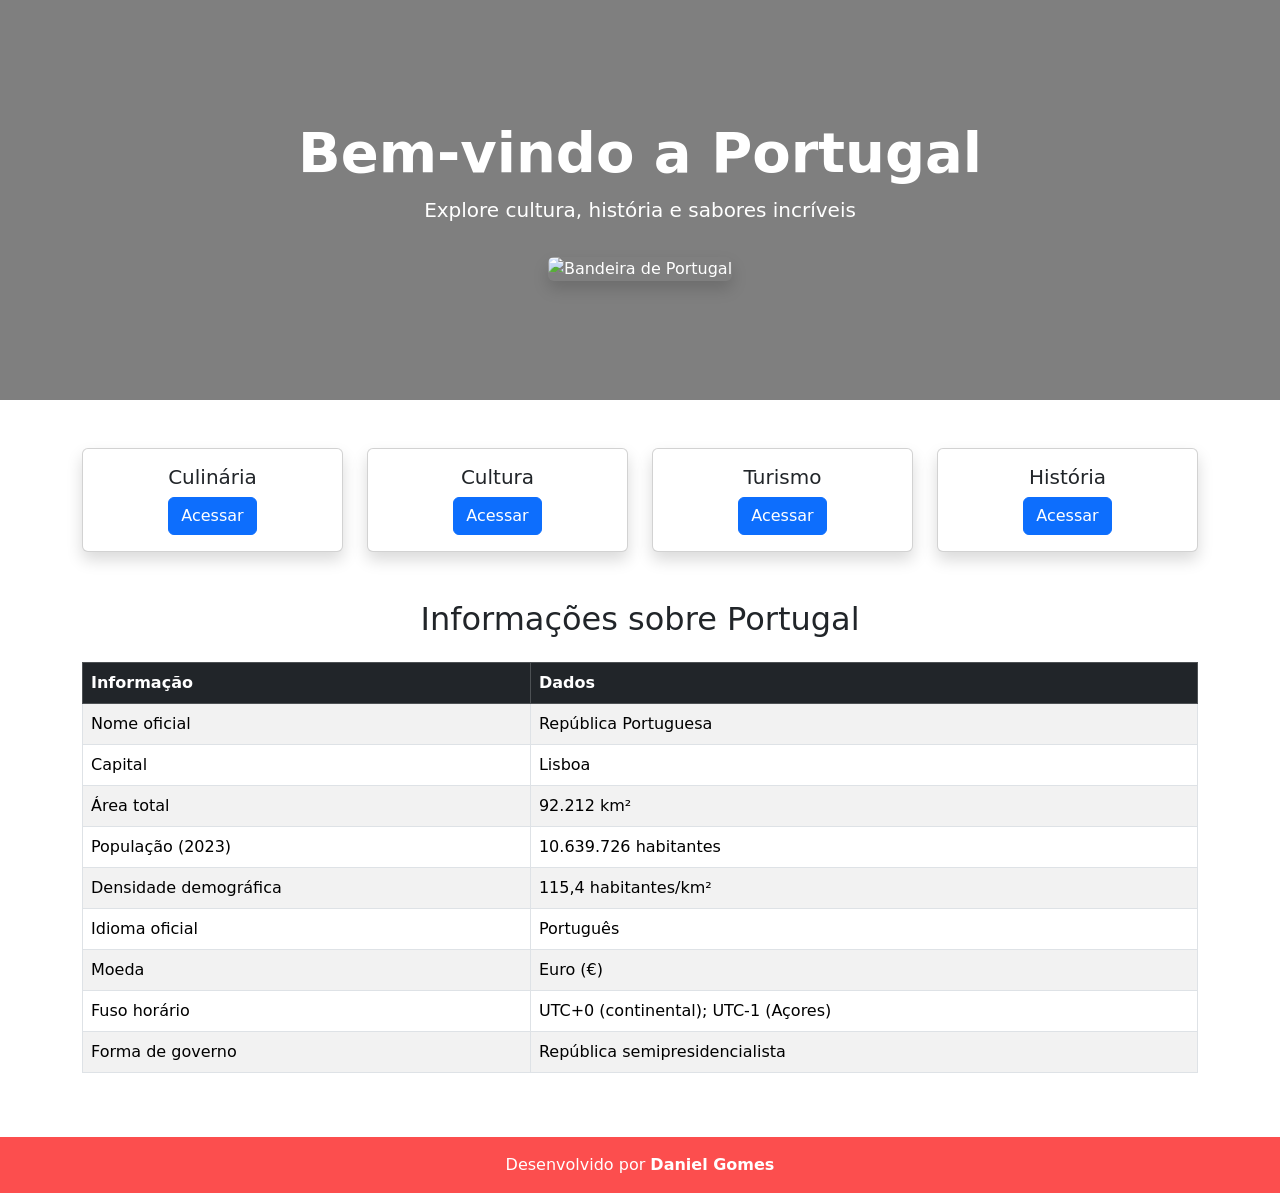
==== index.html @ 964d1aa6 "Arquivo index.html adicionado" ====
<!DOCTYPE html>
<html lang="pt-br">

<head>
  <meta charset="UTF-8">
  <meta http-equiv="X-UA-Compatible" content="IE=edge">
  <meta name="viewport" content="width=device-width, initial-scale=1.0">
  <title>Site Portugal</title>
  <link rel="icon" href="imagens/icon.png" type="image/png">
  <link href="https://cdn.jsdelivr.net/npm/bootstrap@5.3.3/dist/css/bootstrap.min.css" rel="stylesheet">
  <link rel="stylesheet" href="estilo.css">

</head>

<body>
  <header class="text-white text-center d-flex align-items-center"
    style="height: 400px; background: url('imagens/fundo.jpg') center/cover no-repeat; position: relative;">

    <div style="position: absolute; top:0; left:0; width:100%; height:100%; background-color: rgba(0,0,0,0.5);"></div>

    <div class="container position-relative">
      <h1 class="display-4 fw-bold">Bem-vindo a Portugal</h1>
      <p class="lead">Explore cultura, história e sabores incríveis</p>

      <img src="imagens/bandeira-portugal.jpg" class="img-fluid mt-3 rounded shadow" style="max-width: 250px;"
        alt="Bandeira de Portugal">
    </div>

  </header>
  <main>
    
    <div class="container mt-5">
      <div class="row">


        <div class="col-md-3">
          <div class="card shadow">
            <img src="imagens/culunaria.jpg" class="card-img-top" alt="">
            <div class="card-body text-center">
              <h5 class="card-title">Culinária</h5>
              <a href="culinaria.html" class="btn btn-primary">Acessar</a>
            </div>
          </div>
        </div>


        <div class="col-md-3">
          <div class="card shadow">
            <img src="imagens/cultura.jpg" class="card-img-top" alt="">
            <div class="card-body text-center">
              <h5 class="card-title">Cultura</h5>
              <a href="cultura.html" class="btn btn-primary">Acessar</a>
            </div>
          </div>
        </div>


        <div class="col-md-3">
          <div class="card shadow">
            <img src="imagens/turismo.jpg" class="card-img-top" alt="">
            <div class="card-body text-center">
              <h5 class="card-title">Turismo</h5>
              <a href="turismo.html" class="btn btn-primary">Acessar</a>
            </div>
          </div>
        </div>


        <div class="col-md-3">
          <div class="card shadow">
            <img src="imagens/mapport.jpg" class="card-img-top" alt="">
            <div class="card-body text-center">
              <h5 class="card-title">História</h5>
              <a href="informacoes.html" class="btn btn-primary">Acessar</a>
            </div>
          </div>
        </div>
        <br><br>
        <div class="container mt-5">
          <h2 class="text-center mb-4">Informações sobre Portugal</h2>

          <table class="table table-striped table-bordered">
            <thead class="table-dark">
              <tr>
                <th>Informação</th>
                <th>Dados</th>
              </tr>
            </thead>
            <tbody>
              <tr>
                <td>Nome oficial</td>
                <td>República Portuguesa</td>
              </tr>
              <tr>
                <td>Capital</td>
                <td>Lisboa</td>
              </tr>
              <tr>
                <td>Área total</td>
                <td>92.212 km²</td>
              </tr>
              <tr>
                <td>População (2023)</td>
                <td>10.639.726 habitantes</td>
              </tr>
              <tr>
                <td>Densidade demográfica</td>
                <td>115,4 habitantes/km²</td>
              </tr>
              <tr>
                <td>Idioma oficial</td>
                <td>Português</td>
              </tr>
              <tr>
                <td>Moeda</td>
                <td>Euro (€)</td>
              </tr>
              <tr>
                <td>Fuso horário</td>
                <td>UTC+0 (continental); UTC-1 (Açores)</td>
              </tr>
              <tr>
                <td>Forma de governo</td>
                <td>República semipresidencialista</td>
              </tr>
            </tbody>
          </table>
        </div>
        <br><br>
        <br><br>
  </main>
  <footer class="text-white text-center py-3 mt-5" style="background-color:#fc4e4e;">
  <div class="container">
    <p class="mb-0">
      Desenvolvido por <strong>Daniel Gomes</strong>
    </p>
  </div>
</footer>
  <script src="https://cdn.jsdelivr.net/npm/bootstrap@5.3.3/dist/js/bootstrap.bundle.min.js"></script>
</body>

</html>
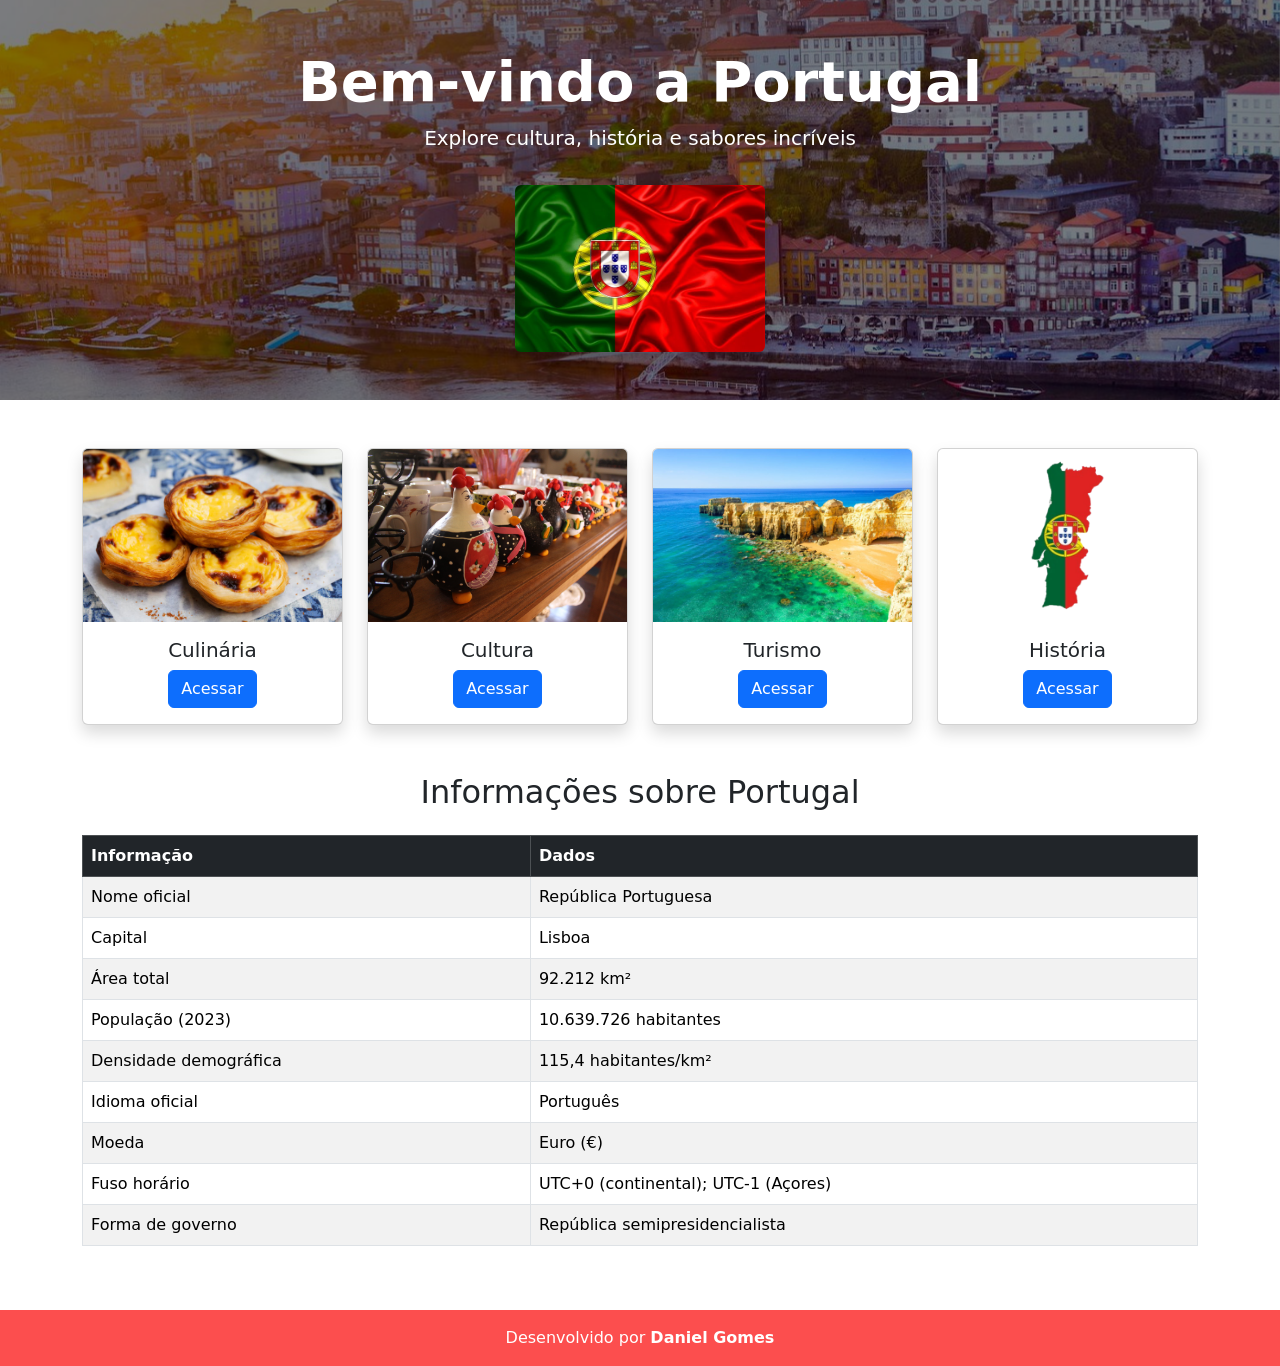
==== commit 5e46cd8b: "Adicionei o carrossel no header" ====
--- a/index.html
+++ b/index.html
@@ -14,19 +14,44 @@
 
 <body>
   <header class="text-white text-center d-flex align-items-center"
-    style="height: 400px; background: url('imagens/fundo.jpg') center/cover no-repeat; position: relative;">
+  style="height: 400px; position: relative; overflow: hidden;">
 
-    <div style="position: absolute; top:0; left:0; width:100%; height:100%; background-color: rgba(0,0,0,0.5);"></div>
+  
+  <div id="carouselHeader" class="carousel slide position-absolute w-100 h-100" data-bs-ride="carousel">
+    <div class="carousel-inner h-100">
 
-    <div class="container position-relative">
-      <h1 class="display-4 fw-bold">Bem-vindo a Portugal</h1>
-      <p class="lead">Explore cultura, história e sabores incríveis</p>
+      <div class="carousel-item active h-100">
+        <img src="imagens/fundo.jpg" class="d-block w-100 h-100" style="object-fit: cover;">
+      </div>
 
-      <img src="imagens/bandeira-portugal.jpg" class="img-fluid mt-3 rounded shadow" style="max-width: 250px;"
-        alt="Bandeira de Portugal">
+      <div class="carousel-item h-100">
+        <img src="imagens/carrosel1.jpg" class="d-block w-100 h-100" style="object-fit: cover;">
+      </div>
+
+      <div class="carousel-item h-100">
+        <img src="imagens/carrosel2.jpg" class="d-block w-100 h-100" style="object-fit: cover;">
+      </div>
+
+      <div class="carousel-item h-100">
+        <img src="imagens/carrosel3.jpg" class="d-block w-100 h-100" style="object-fit: cover;">
+      </div>
+
     </div>
+  </div>
 
-  </header>
+  <!-- escuresse -->
+  <div style="position: absolute; top:0; left:0; width:100%; height:100%; background-color: rgba(0,0,0,0.5);"></div>
+
+  <!-- conteudo -->
+  <div class="container position-relative">
+    <h1 class="display-4 fw-bold">Bem-vindo a Portugal</h1>
+    <p class="lead">Explore cultura, história e sabores incríveis</p>
+
+    <img src="imagens/bandeira-portugal.jpg" class="img-fluid mt-3 rounded shadow"
+      style="max-width: 250px;" alt="Bandeira de Portugal">
+  </div>
+
+</header>
   <main>
     
     <div class="container mt-5">
--- a/estilo.css
+++ b/estilo.css
@@ -0,0 +1,5 @@
+.titulo h1 {
+   color: #025f2b;
+   font-size: 40px;
+   text-align: center; 
+}
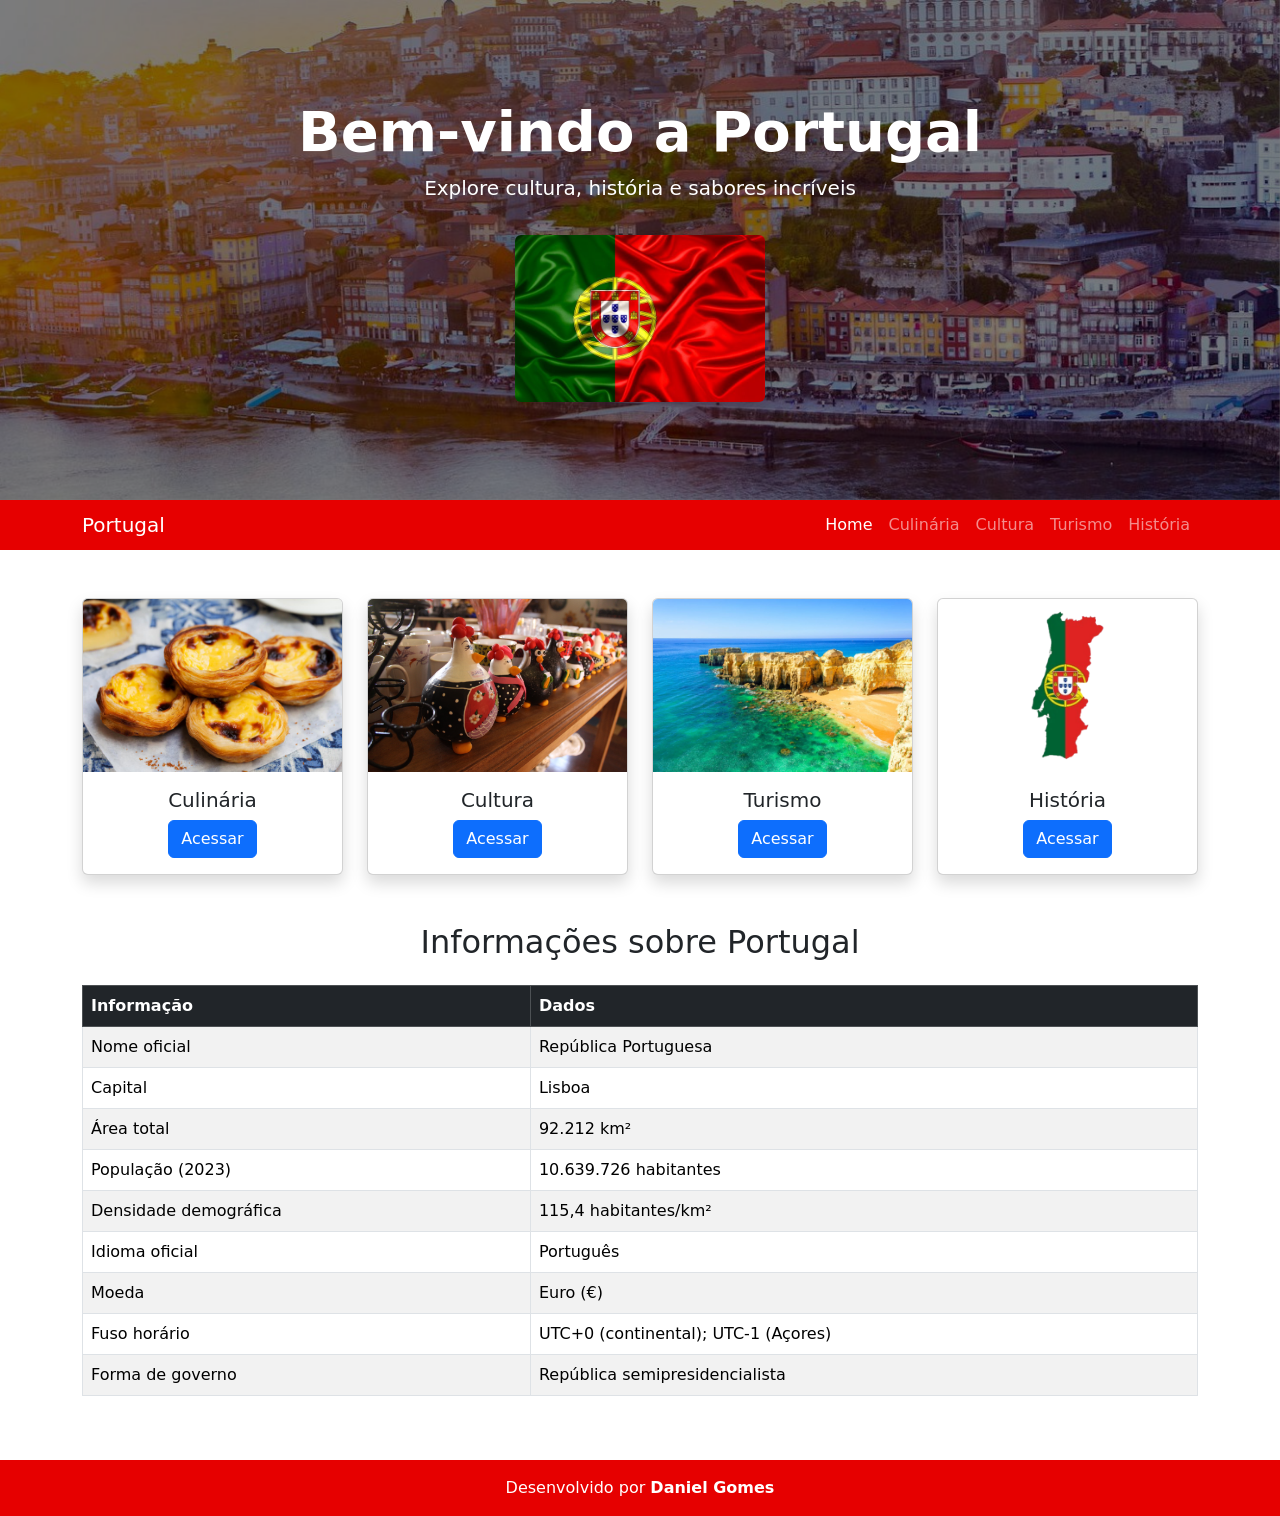
==== commit 54fdf5d7: "Adicionado a NavBar em todas as paginas html" ====
--- a/index.html
+++ b/index.html
@@ -14,7 +14,7 @@
 
 <body>
   <header class="text-white text-center d-flex align-items-center"
-  style="height: 400px; position: relative; overflow: hidden;">
+  style="height: 500px; position: relative; overflow: hidden;">
 
   
   <div id="carouselHeader" class="carousel slide position-absolute w-100 h-100" data-bs-ride="carousel">
@@ -39,7 +39,7 @@
     </div>
   </div>
 
-  <!-- escuresse -->
+  <!-- escurece -->
   <div style="position: absolute; top:0; left:0; width:100%; height:100%; background-color: rgba(0,0,0,0.5);"></div>
 
   <!-- conteudo -->
@@ -52,6 +52,43 @@
   </div>
 
 </header>
+<nav class="navbar navbar-expand-lg navbar-dark">
+  <div class="container">
+    
+    <a class="navbar-brand" href="#">Portugal</a>
+
+    <button class="navbar-toggler" type="button" data-bs-toggle="collapse" data-bs-target="#navbarNav">
+      <span class="navbar-toggler-icon"></span>
+    </button>
+
+    <div class="collapse navbar-collapse" id="navbarNav">
+      <ul class="navbar-nav ms-auto">
+
+        <li class="nav-item">
+          <a class="nav-link active" href="index.html">Home</a>
+        </li>
+
+        <li class="nav-item">
+          <a class="nav-link" href="culinaria.html">Culinária</a>
+        </li>
+
+        <li class="nav-item">
+          <a class="nav-link" href="cultura.html">Cultura</a>
+        </li>
+
+        <li class="nav-item">
+          <a class="nav-link" href="turismo.html">Turismo</a>
+        </li>
+
+        <li class="nav-item">
+          <a class="nav-link" href="informacoes.html">História</a>
+        </li>
+
+      </ul>
+    </div>
+
+  </div>
+</nav>
   <main>
     
     <div class="container mt-5">
@@ -154,7 +191,7 @@
         <br><br>
         <br><br>
   </main>
-  <footer class="text-white text-center py-3 mt-5" style="background-color:#fc4e4e;">
+  <footer class="text-white text-center py-3 mt-5">
   <div class="container">
     <p class="mb-0">
       Desenvolvido por <strong>Daniel Gomes</strong>
--- a/estilo.css
+++ b/estilo.css
@@ -2,4 +2,13 @@
    color: #025f2b;
    font-size: 40px;
    text-align: center; 
+}
+
+nav {
+   background-color: rgb(230, 0, 0);
+   height: 50px;
+}
+
+footer {
+   background-color: rgb(230, 0, 0)
 }
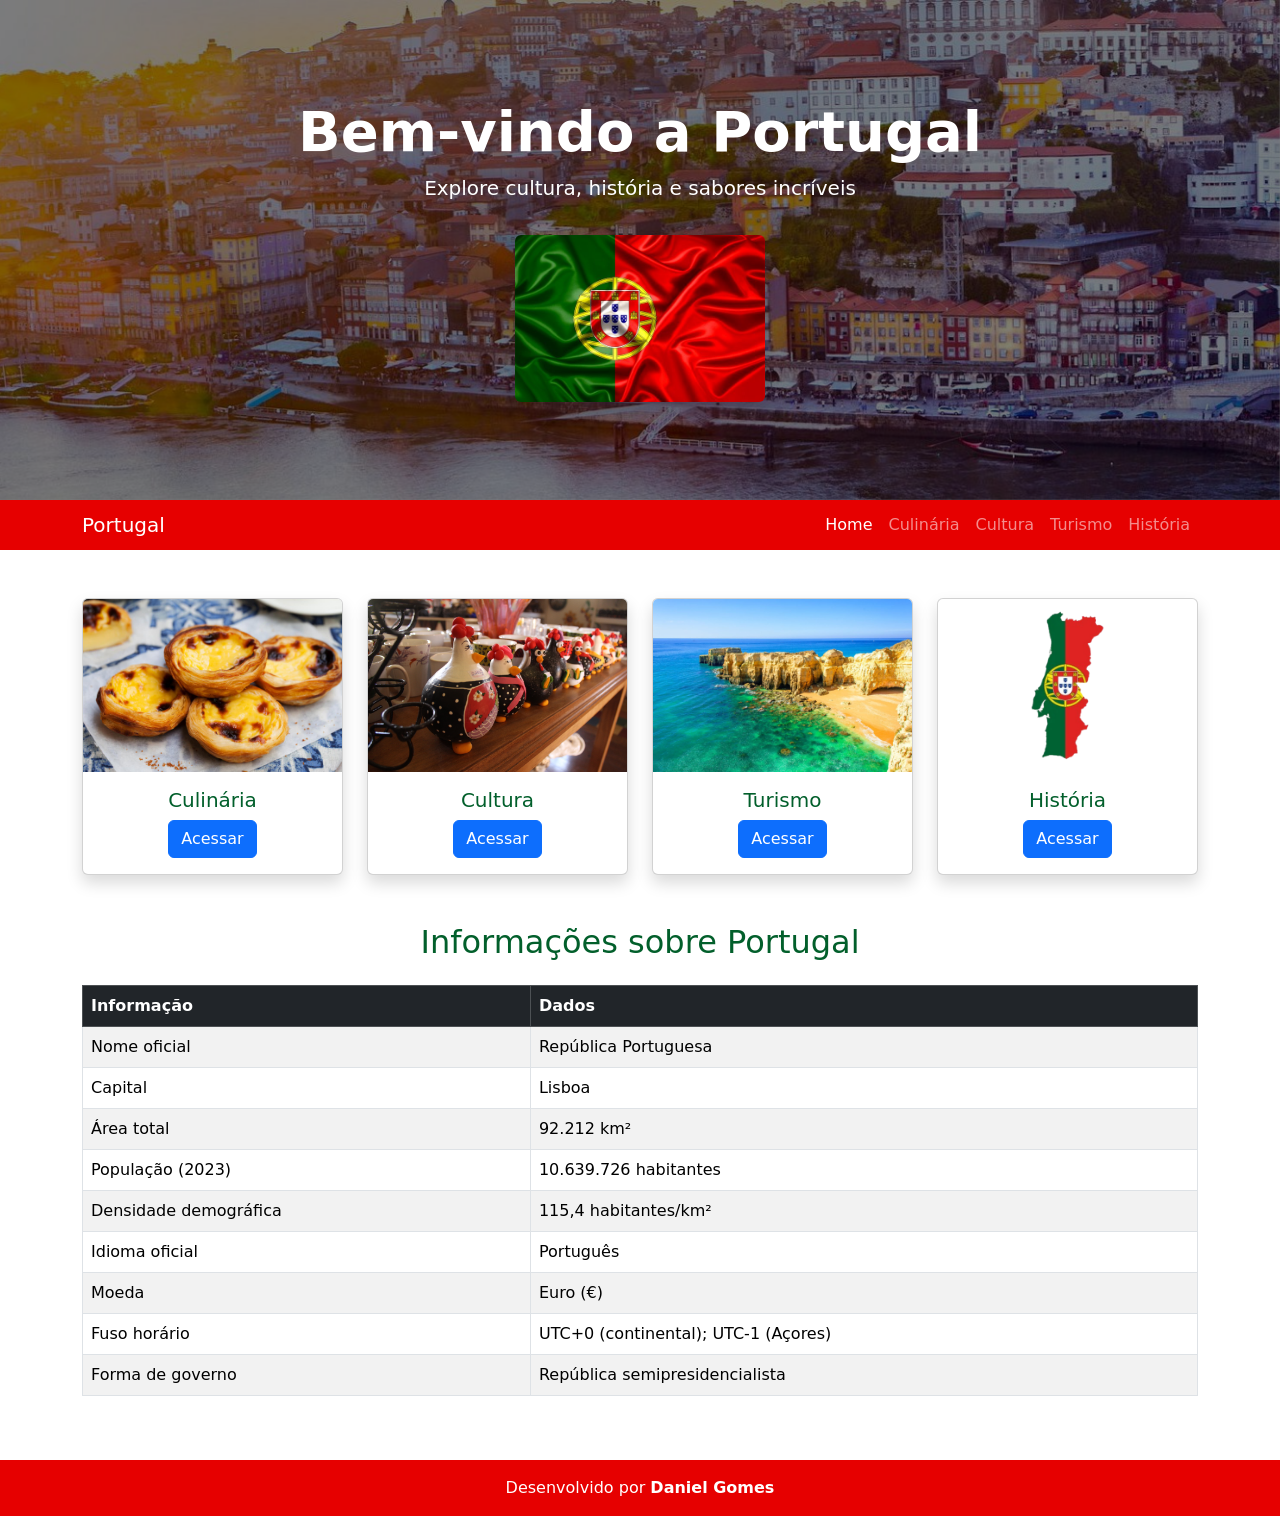
==== commit 31768410: "Retirei os botões voltar de todas as paginas" ====
--- a/index.html
+++ b/index.html
@@ -60,7 +60,7 @@
     <button class="navbar-toggler" type="button" data-bs-toggle="collapse" data-bs-target="#navbarNav">
       <span class="navbar-toggler-icon"></span>
     </button>
-
+    
     <div class="collapse navbar-collapse" id="navbarNav">
       <ul class="navbar-nav ms-auto">
 
--- a/estilo.css
+++ b/estilo.css
@@ -8,7 +8,21 @@
    background-color: rgb(230, 0, 0);
    height: 50px;
 }
-
+.navbar-collapse {
+  background-color: rgb(230, 0, 0);
+}
 footer {
    background-color: rgb(230, 0, 0)
+}
+header {
+  position: relative;
+  z-index: 1;
+}
+
+.navbar {
+  position: relative;
+  z-index: 2;
+}
+.text-center {
+   color: #025f2b;
 }
